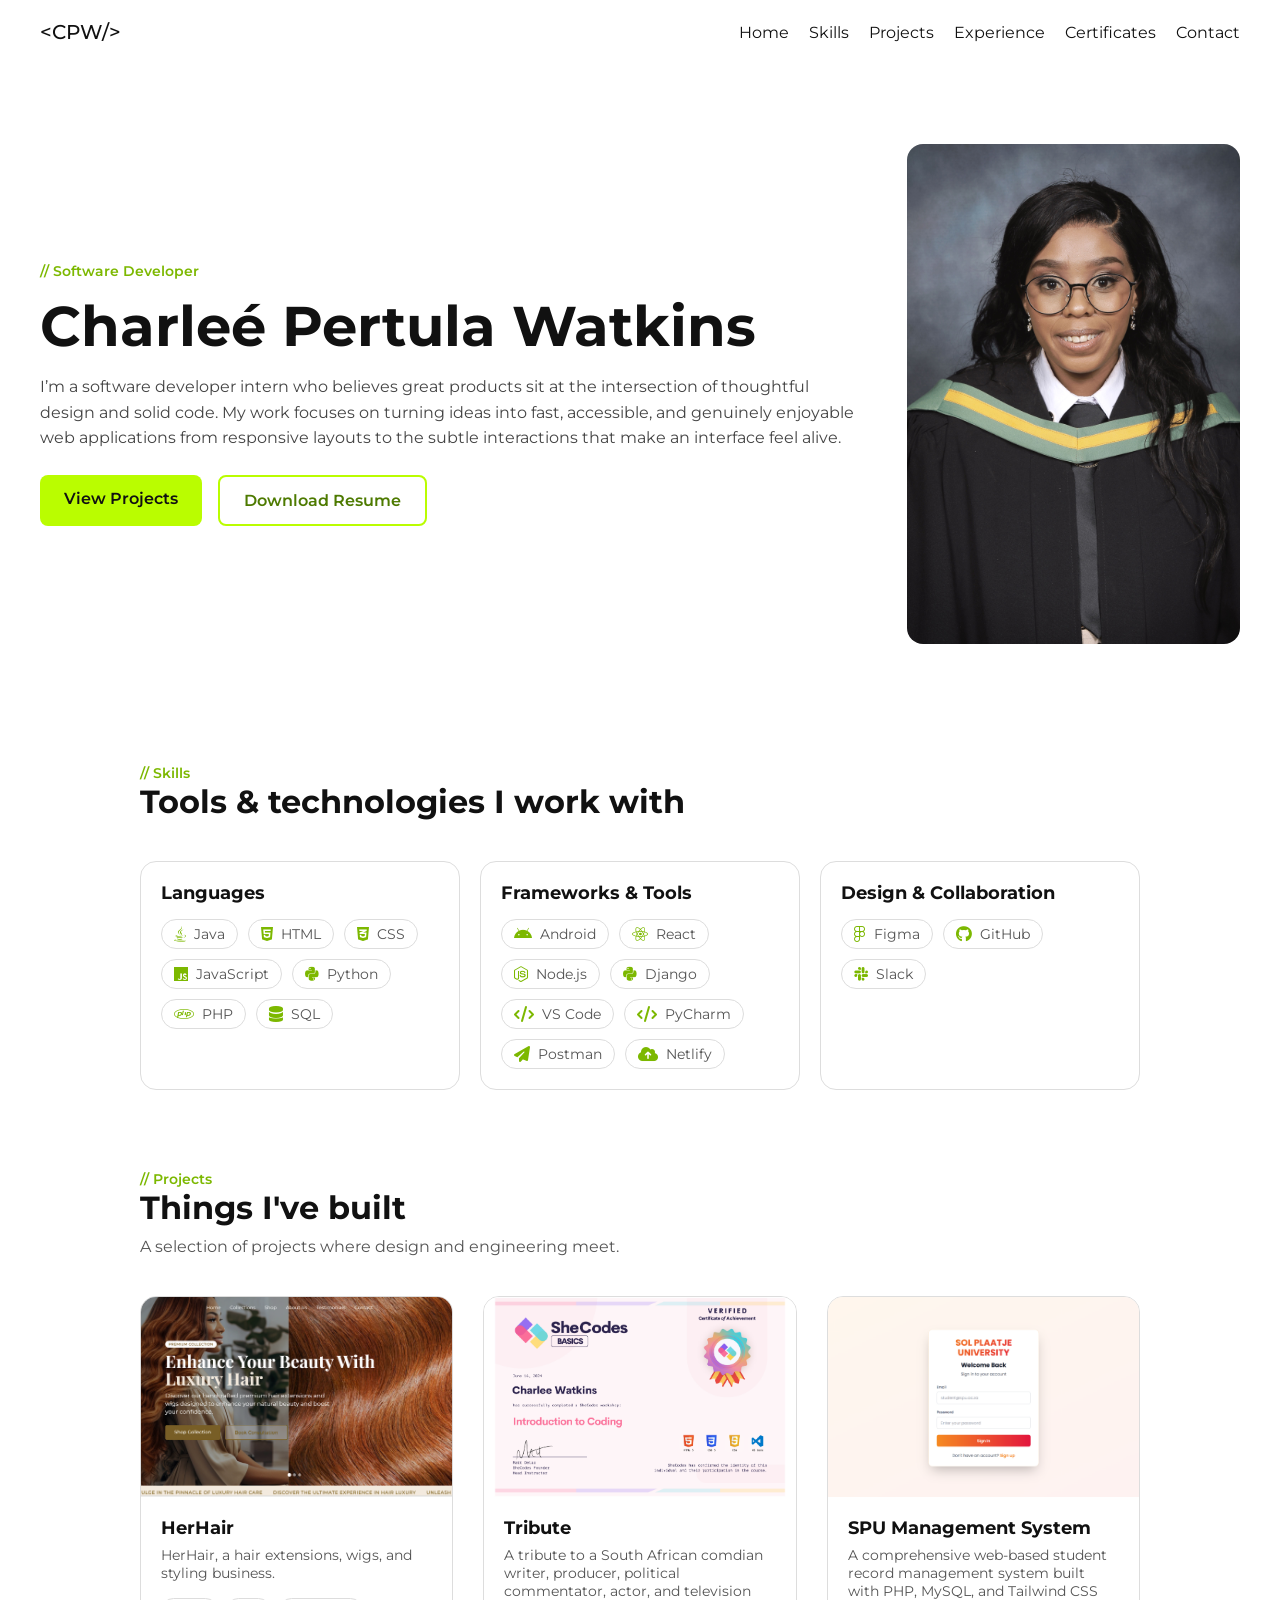
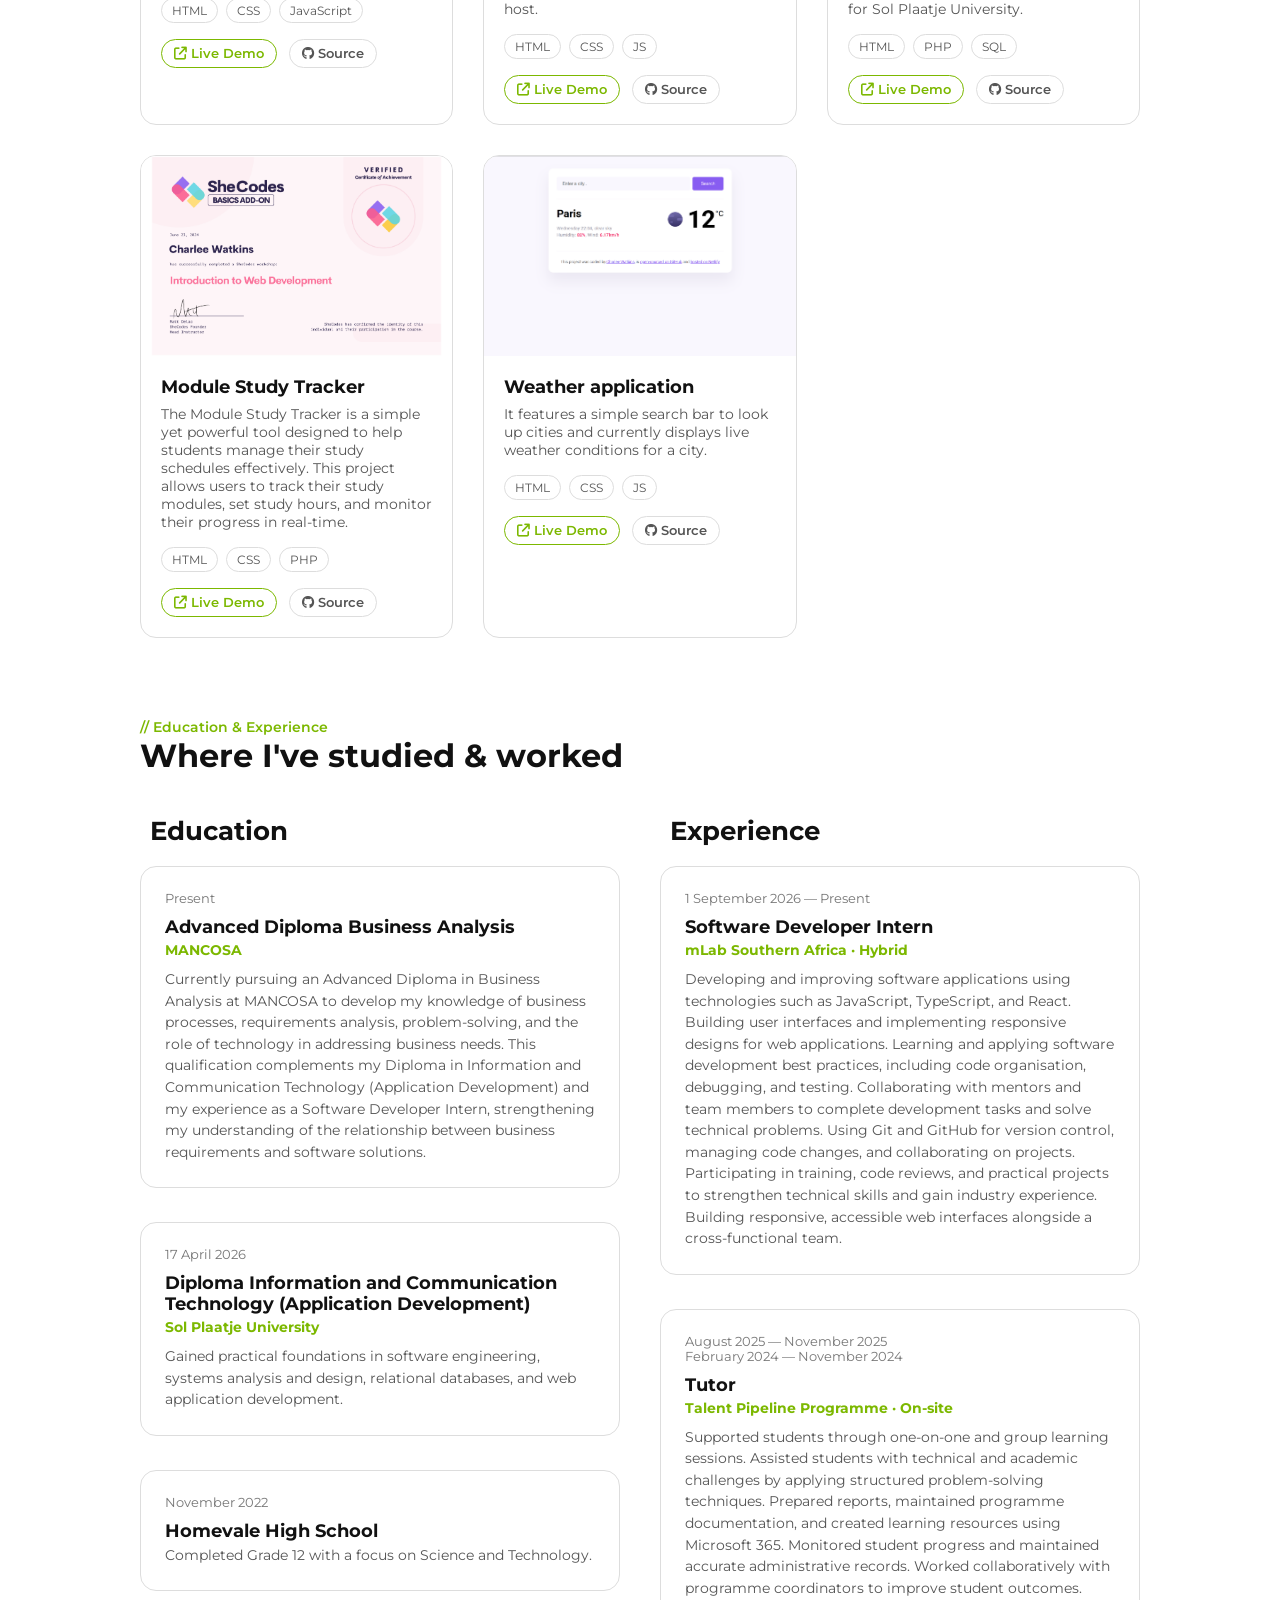
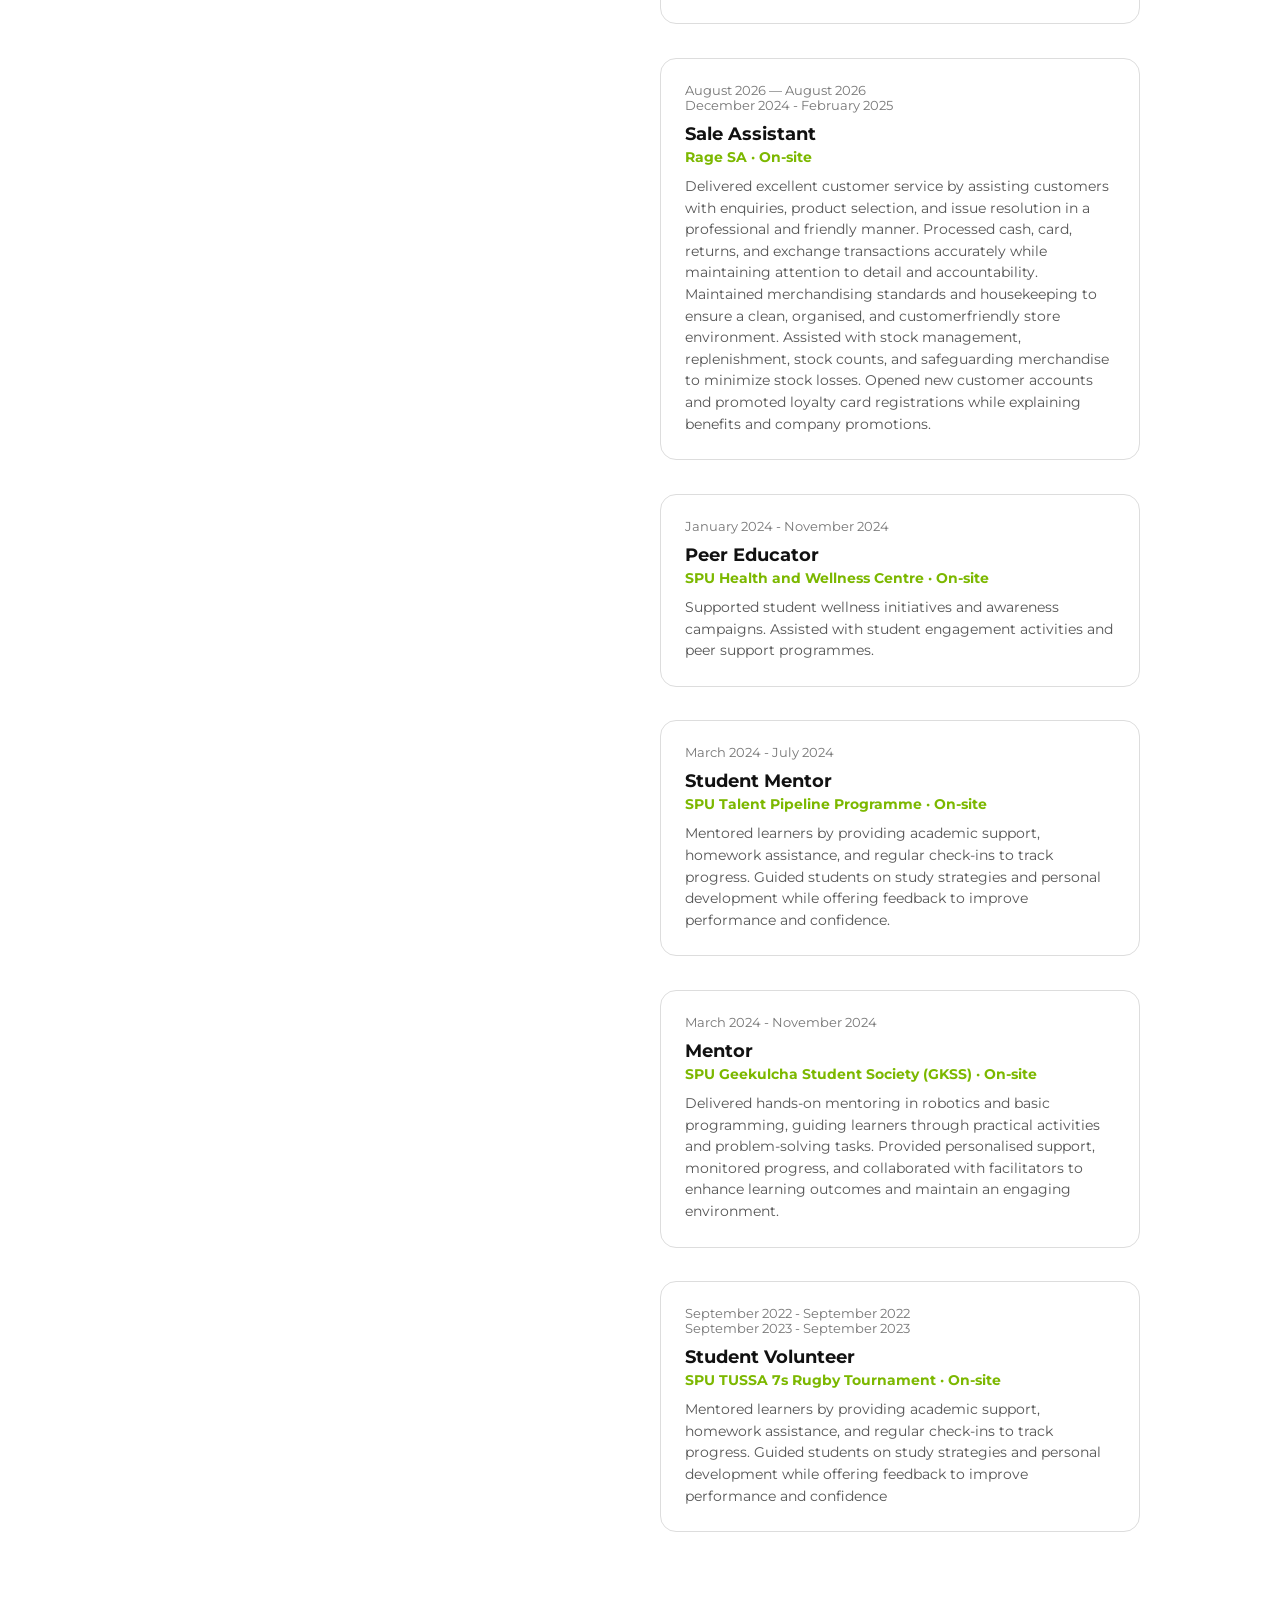
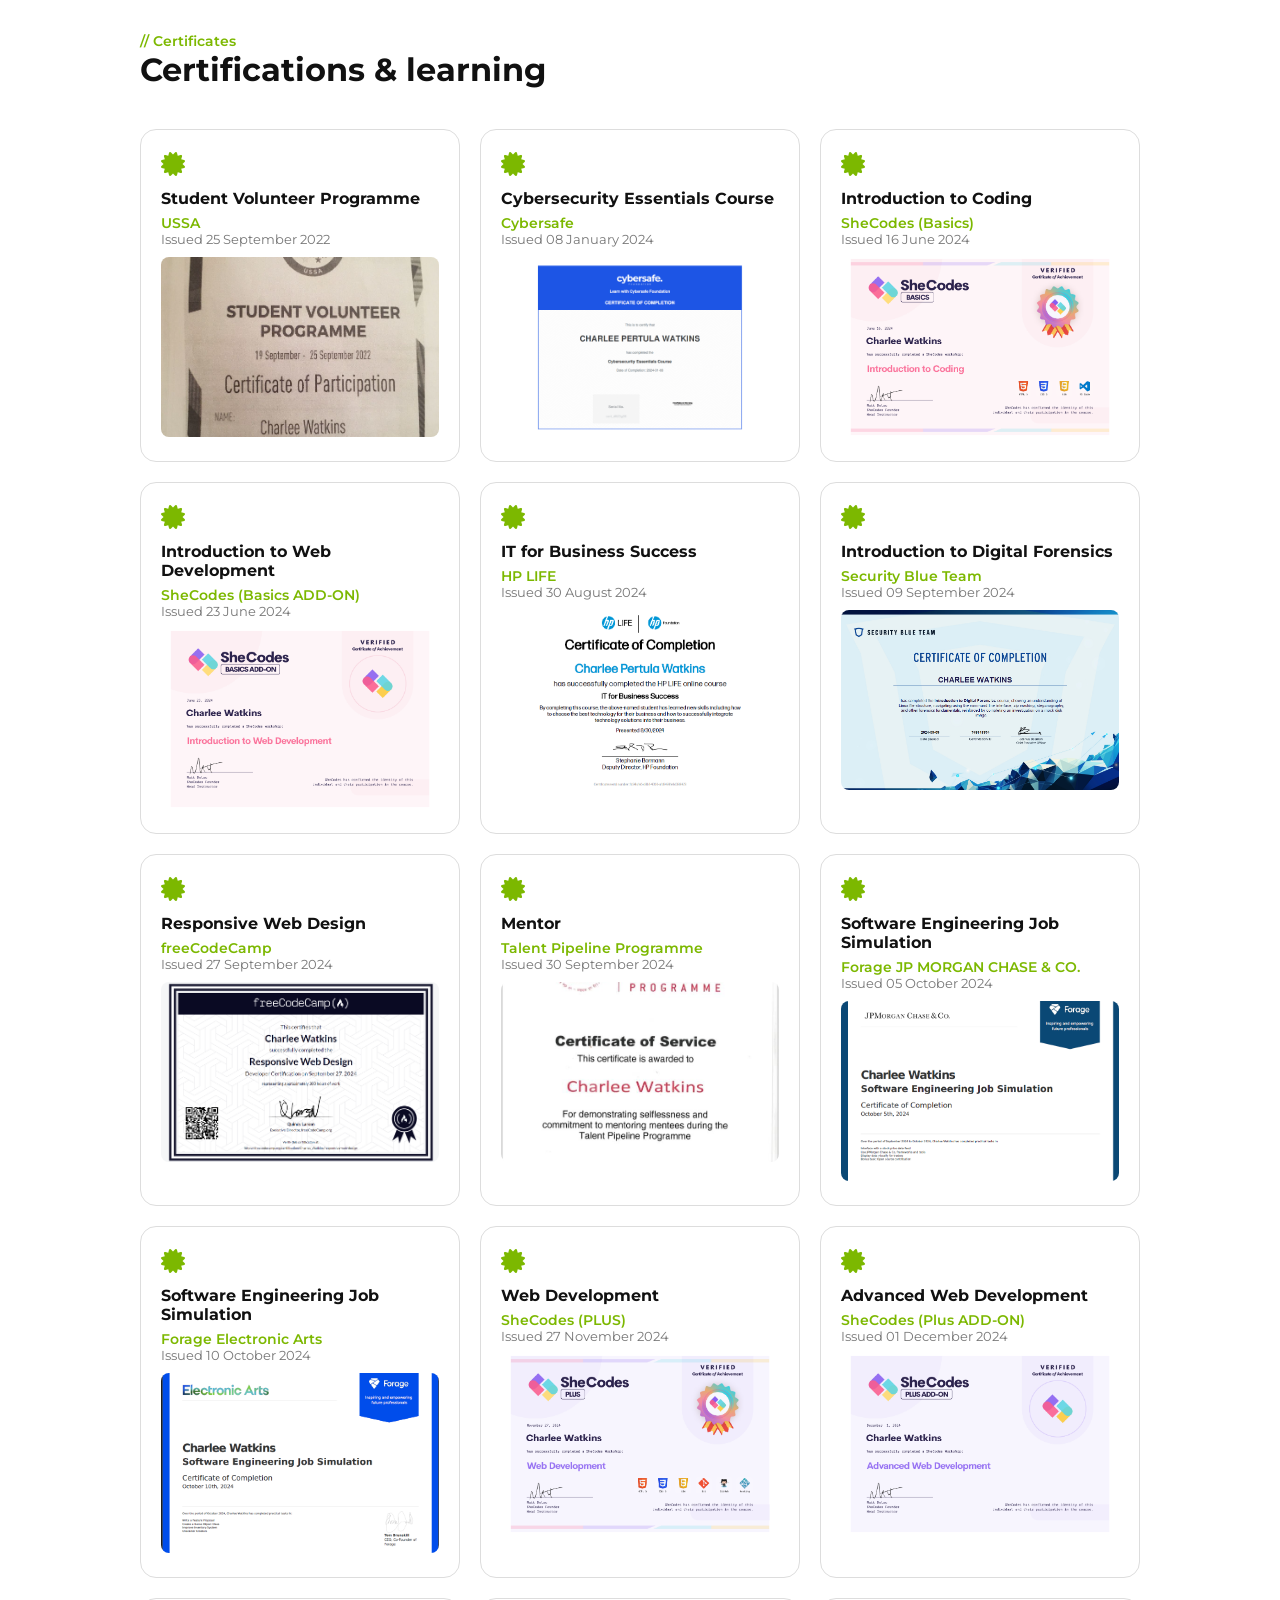
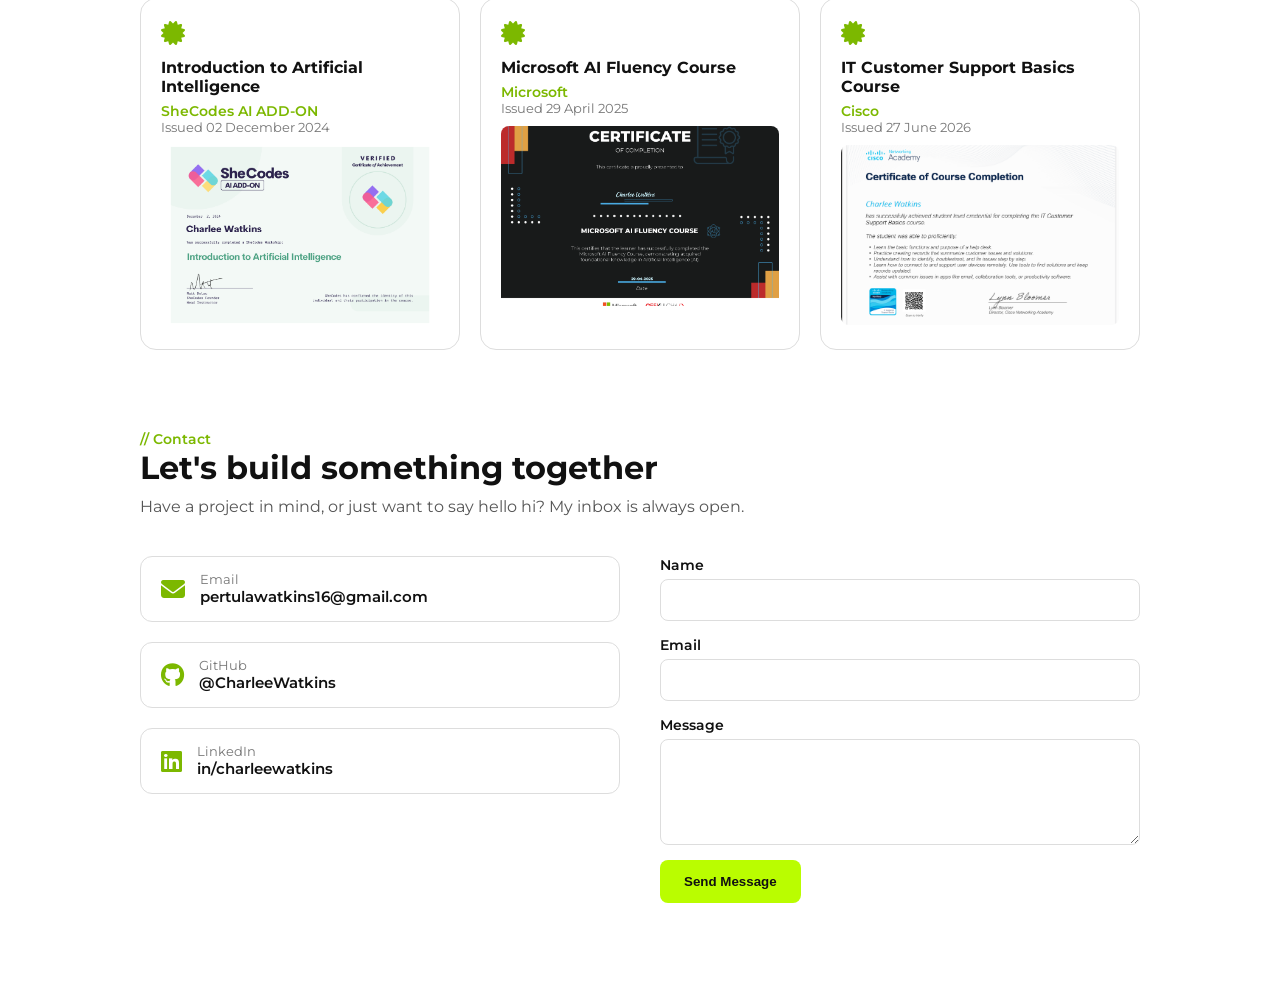
==== index.html @ c0546cf5 "second commit" ====
<!doctype html>
<html lang="en">
  <head>
    <meta charset="UTF-8" />
    <meta name="viewport" content="width=device-width, initial-scale=1.0" />
    <title>Charlee Watkins Portfolio</title>
    <link rel="stylesheet" href="/style.css" />
    <link rel="preconnect" href="https://fonts.googleapis.com" />
    <link rel="preconnect" href="https://fonts.gstatic.com" crossorigin />
    <link
      href="https://fonts.googleapis.com/css2?family=Montserrat:ital,wght@0,100..900;1,100..900&display=swap"
      rel="stylesheet"
    />
    <link
      rel="stylesheet"
      href="https://cdnjs.cloudflare.com/ajax/libs/font-awesome/6.5.2/css/all.min.css"
    />

    <link
      href="https://cdn.boxicons.com/3.0.8/fonts/basic/boxicons.min.css"
      rel="stylesheet"
    />
    <link
      href="https://cdn.boxicons.com/3.0.8/fonts/filled/boxicons-filled.min.css"
      rel="stylesheet"
    />
    <link
      href="https://cdn.boxicons.com/3.0.8/fonts/brands/boxicons-brands.min.css"
      rel="stylesheet"
    />
  </head>
  <body>
    <header class="nav">
      <div class="nav-container">
        <div class="logo-container">
          <a href="#home">
            <span class="logo_less_than">&#60;</span>CPW<span
              class="logo_greater_than"
              >/&#62;</span
            >
          </a>
        </div>

        <nav>
          <ul>
            <li><a href="#home">Home</a></li>
            <li><a href="#skills">Skills</a></li>
            <li><a href="#projects">Projects</a></li>
            <li><a href="#experience">Experience</a></li>
            <li><a href="#certificates">Certificates</a></li>
            <li><a href="#contact">Contact</a></li>
          </ul>
        </nav>
      </div>
    </header>

    <main class="main-section">
      <section class="hero" id="home">
        <div class="hero_user">
          <div class="hero_text">
            <p class="title">// Software Developer</p>
            <h1 class="hero_name">Charleé&nbsp;Pertula&nbsp;Watkins</h1>
            <p class="hero_description">
              I’m a software developer intern who believes great products sit at
              the intersection of thoughtful design and solid code. My work
              focuses on turning ideas into fast, accessible, and genuinely
              enjoyable web applications from responsive layouts to the subtle
              interactions that make an interface feel alive.
            </p>

            <div class="hero_action">
              <a href="#projects" class="btn_view_projects">
                <span>View Projects</span>
              </a>
              <a href="#" class="btn_cv">
                <span>Download Resume</span>
              </a>
            </div>
          </div>

          <img src="/assets/profile.jpg" alt="Charlee Watkins" class="image" />
        </div>
      </section>
      <section class="skills-section" id="skills">
        <div class="section-container">
          <div class="section-header">
            <p class="title">// Skills</p>
            <h2 class="section-title">Tools &amp; technologies I work with</h2>
          </div>

          <div class="skills-grid">
            <article class="skill-card">
              <h3>Languages</h3>
              <ul class="skill-tags">
                <li><i class="fa-brands fa-java"></i> Java</li>
                <li><i class="fa-brands fa-html5"></i> HTML</li>
                <li><i class="fa-brands fa-css3-alt"></i> CSS</li>
                <li><i class="fa-brands fa-js"></i> JavaScript</li>
                <li><i class="fa-brands fa-python"></i> Python</li>
                <li><i class="fa-brands fa-php"></i> PHP</li>
                <li><i class="fa-solid fa-database"></i> SQL</li>
              </ul>
            </article>

            <article class="skill-card">
              <h3>Frameworks &amp; Tools</h3>
              <ul class="skill-tags">
                <li><i class="fa-brands fa-android"></i> Android</li>
                <li><i class="fa-brands fa-react"></i> React</li>
                <li><i class="fa-brands fa-node-js"></i> Node.js</li>
                <li><i class="fa-brands fa-python"></i> Django</li>
                <li><i class="fa-solid fa-code"></i> VS Code</li>
                <li><i class="fa-solid fa-code"></i> PyCharm</li>
                <li><i class="fa-solid fa-paper-plane"></i> Postman</li>
                <li><i class="fa-solid fa-cloud-arrow-up"></i> Netlify</li>
              </ul>
            </article>

            <article class="skill-card">
              <h3>Design &amp; Collaboration</h3>
              <ul class="skill-tags">
                <li><i class="fa-brands fa-figma"></i> Figma</li>
                <li><i class="fa-brands fa-github"></i> GitHub</li>
                <li><i class="fa-brands fa-slack"></i> Slack</li>
              </ul>
            </article>
          </div>
        </div>
      </section>

      <section class="project-section" id="projects">
        <div class="section-container">
          <div class="section-header">
            <p class="title">// Projects</p>
            <h2 class="section-title">Things I've built</h2>
            <p class="section-subtitle">
              A selection of projects where design and engineering meet.
            </p>
          </div>

          <div class="projects-grid">
            <article class="project-card">
              <div class="project-image">
                <img
                  src="/assets/herhair.png"
                  alt="Screenshot of Portfolio Website project"
                />
              </div>
              <div class="project-content">
                <h3>HerHair</h3>
                <p>HerHair, a hair extensions, wigs, and styling business.</p>
                <ul class="project-tags">
                  <li>HTML</li>
                  <li>CSS</li>
                  <li>JavaScript</li>
                </ul>
                <div class="project-links">
                  <a
                    href="https://herhair.netlify.app/"
                    class="project-link"
                    aria-label="View live demo"
                  >
                    <i
                      class="fa-solid fa-arrow-up-right-from-square"
                      aria-hidden="true"
                    ></i>
                    Live Demo
                  </a>
                  <a
                    href="#"
                    class="project-link"
                    aria-label="View source code"
                  >
                    <i class="fa-brands fa-github" aria-hidden="true"></i>
                    Source
                  </a>
                </div>
              </div>
            </article>

            <article class="project-card">
              <div class="project-image">
                <img
                  src="/assets/Charlee Watkins Introduction to Coding.png"
                  alt="Screenshot of Task Manager App project"
                />
              </div>
              <div class="project-content">
                <h3>Tribute</h3>
                <p>
                  A tribute to a South African comdian writer, producer,
                  political commentator, actor, and television host.
                </p>
                <ul class="project-tags">
                  <li>HTML</li>
                  <li>CSS</li>
                  <li>JS</li>
                </ul>
                <div class="project-links">
                  <a href="#" class="project-link" aria-label="View live demo">
                    <i
                      class="fa-solid fa-arrow-up-right-from-square"
                      aria-hidden="true"
                    ></i>
                    Live Demo
                  </a>
                  <a
                    href="#"
                    class="project-link"
                    aria-label="View source code"
                  >
                    <i class="fa-brands fa-github" aria-hidden="true"></i>
                    Source
                  </a>
                </div>
              </div>
            </article>

            <article class="project-card">
              <div class="project-image">
                <img src="/assets/spu.png" alt="Management" />
              </div>
              <div class="project-content">
                <h3>SPU Management System</h3>
                <p>
                  A comprehensive web-based student record management system
                  built with PHP, MySQL, and Tailwind CSS for Sol Plaatje
                  University.
                </p>
                <ul class="project-tags">
                  <li>HTML</li>
                  <li>PHP</li>
                  <li>SQL</li>
                </ul>
                <div class="project-links">
                  <a href="#" class="project-link" aria-label="View live demo">
                    <i
                      class="fa-solid fa-arrow-up-right-from-square"
                      aria-hidden="true"
                    ></i>
                    Live Demo
                  </a>
                  <a
                    href="https://github.com/CharleeWatkins/spumanagementsystem.git"
                    class="project-link"
                    aria-label="View source code"
                  >
                    <i class="fa-brands fa-github" aria-hidden="true"></i>
                    Source
                  </a>
                </div>
              </div>
            </article>
            <article class="project-card">
              <div class="project-image">
                <img
                  src="/assets/Charlee Watkins Introduction Web Development.png"
                  alt="Module tracker"
                />
              </div>
              <div class="project-content">
                <h3>Module Study Tracker</h3>
                <p>
                  The Module Study Tracker is a simple yet powerful tool
                  designed to help students manage their study schedules
                  effectively. This project allows users to track their study
                  modules, set study hours, and monitor their progress in
                  real-time.
                </p>
                <ul class="project-tags">
                  <li>HTML</li>
                  <li>CSS</li>
                  <li>PHP</li>
                </ul>
                <div class="project-links">
                  <a href="#" class="project-link" aria-label="View live demo">
                    <i
                      class="fa-solid fa-arrow-up-right-from-square"
                      aria-hidden="true"
                    ></i>
                    Live Demo
                  </a>
                  <a
                    href="#"
                    class="project-link"
                    aria-label="View source code"
                  >
                    <i class="fa-brands fa-github" aria-hidden="true"></i>
                    Source
                  </a>
                </div>
              </div>
            </article>

            <article class="project-card">
              <div class="project-image">
                <img
                  src="/assets/Screenshot 2026-11-18 220737.png"
                  alt="Screenshot of Weather Dashboard project"
                />
              </div>
              <div class="project-content">
                <h3>Weather application</h3>
                <p>
                  It features a simple search bar to look up cities and
                  currently displays live weather conditions for a city.
                </p>
                <ul class="project-tags">
                  <li>HTML</li>
                  <li>CSS</li>
                  <li>JS</li>
                </ul>
                <div class="project-links">
                  <a
                    href="https://heroic-pudding-81ddb9.netlify.app/"
                    class="project-link"
                    aria-label="View live demo"
                  >
                    <i
                      class="fa-solid fa-arrow-up-right-from-square"
                      aria-hidden="true"
                    ></i>
                    Live Demo
                  </a>
                  <a
                    href="https://github.com/CharleeWatkins/Weather.git"
                    class="project-link"
                    aria-label="View source code"
                  >
                    <i class="fa-brands fa-github" aria-hidden="true"></i>
                    Source
                  </a>
                </div>
              </div>
            </article>
          </div>
        </div>
      </section>

      <div class="timelinewrapper" id="experience">
        <div class="section-header">
          <p class="title">// Education & Experience</p>
          <h2 class="section-title">Where I've studied & worked</h2>
        </div>

        <div class="timeline-row">
          <div class="timeline-col">
            <h2 class="heading"><i class="bx bx-education"></i> Education</h2>

            <div class="timeline-box">
              <div class="content-box">
                <div class="date">
                  <div><i class="bx bx-calendar"></i> Present</div>
                </div>
                <h3>Advanced Diploma Business Analysis</h3>
                <h4>MANCOSA</h4>
                <p>
                  Currently pursuing an Advanced Diploma in Business Analysis at
                  MANCOSA to develop my knowledge of business processes,
                  requirements analysis, problem-solving, and the role of
                  technology in addressing business needs. This qualification
                  complements my Diploma in Information and Communication
                  Technology (Application Development) and my experience as a
                  Software Developer Intern, strengthening my understanding of
                  the relationship between business requirements and software
                  solutions.
                </p>
              </div>

              <div class="content-box">
                <div class="date">
                  <div><i class="bx bx-calendar"></i>17 April 2026</div>
                </div>
                <h3>
                  Diploma Information and Communication Technology (Application
                  Development)
                </h3>
                <h4>Sol Plaatje University</h4>
                <p>
                  Gained practical foundations in software engineering, systems
                  analysis and design, relational databases, and web application
                  development.
                </p>
              </div>

              <div class="content-box">
                <div class="date">
                  <div><i class="bx bx-calendar"></i>November 2022</div>
                </div>
                <h3>Homevale High School</h3>
                <p>
                  Completed Grade 12 with a focus on Science and Technology.
                </p>
              </div>
            </div>
          </div>

          <div class="timeline-col">
            <h2 class="heading"><i class="bx bx-briefcase"></i> Experience</h2>

            <div class="timeline-box">
              <div class="content-box">
                <div class="date">
                  <div>
                    <i class="bx bx-calendar"></i>1 September 2026 — Present
                  </div>
                </div>
                <h3>Software Developer Intern</h3>
                <h4>mLab Southern Africa · Hybrid</h4>
                <p>
                  Developing and improving software applications using
                  technologies such as JavaScript, TypeScript, and React.
                  Building user interfaces and implementing responsive designs
                  for web applications. Learning and applying software
                  development best practices, including code organisation,
                  debugging, and testing. Collaborating with mentors and team
                  members to complete development tasks and solve technical
                  problems. Using Git and GitHub for version control, managing
                  code changes, and collaborating on projects. Participating in
                  training, code reviews, and practical projects to strengthen
                  technical skills and gain industry experience. Building
                  responsive, accessible web interfaces alongside a
                  cross-functional team.
                </p>
              </div>

              <div class="content-box">
                <div class="date">
                  <div>
                    <i class="bx bx-calendar"></i>August 2025 — November 2025
                  </div>
                  <div>
                    <i class="bx bx-calendar"></i>February 2024 — November 2024
                  </div>
                </div>
                <h3>Tutor</h3>
                <h4>Talent Pipeline Programme · On-site</h4>
                <p>
                  Supported students through one-on-one and group learning
                  sessions. Assisted students with technical and academic
                  challenges by applying structured problem-solving techniques.
                  Prepared reports, maintained programme documentation, and
                  created learning resources using Microsoft 365. Monitored
                  student progress and maintained accurate administrative
                  records. Worked collaboratively with programme coordinators to
                  improve student outcomes.
                </p>
              </div>

              <div class="content-box">
                <div class="date">
                  <div>
                    <i class="bx bx-calendar"></i>August 2026 — August 2026
                  </div>
                  <div>
                    <i class="bx bx-calendar"></i>December 2024 - February 2025
                  </div>
                </div>
                <h3>Sale Assistant</h3>
                <h4>Rage SA · On-site</h4>
                <p>
                  Delivered excellent customer service by assisting customers
                  with enquiries, product selection, and issue resolution in a
                  professional and friendly manner. Processed cash, card,
                  returns, and exchange transactions accurately while
                  maintaining attention to detail and accountability. Maintained
                  merchandising standards and housekeeping to ensure a clean,
                  organised, and customerfriendly store environment. Assisted
                  with stock management, replenishment, stock counts, and
                  safeguarding merchandise to minimize stock losses. Opened new
                  customer accounts and promoted loyalty card registrations
                  while explaining benefits and company promotions.
                </p>
              </div>

              <div class="content-box">
                <div class="date">
                  <div>
                    <i class="bx bx-calendar"></i>January 2024 - November 2024
                  </div>
                </div>
                <h3>Peer Educator</h3>
                <h4>SPU Health and Wellness Centre · On-site</h4>
                <p>
                  Supported student wellness initiatives and awareness
                  campaigns. Assisted with student engagement activities and
                  peer support programmes.
                </p>
              </div>

              <div class="content-box">
                <div class="date">
                  <div>
                    <i class="bx bx-calendar"></i>March 2024 - July 2024
                  </div>
                </div>
                <h3>Student Mentor</h3>
                <h4>SPU Talent Pipeline Programme · On-site</h4>
                <p>
                  Mentored learners by providing academic support, homework
                  assistance, and regular check-ins to track progress. Guided
                  students on study strategies and personal development while
                  offering feedback to improve performance and confidence.
                </p>
              </div>

              <div class="content-box">
                <div class="date">
                  <div>
                    <i class="bx bx-calendar"></i>March 2024 - November 2024
                  </div>
                </div>
                <h3>Mentor</h3>
                <h4>SPU Geekulcha Student Society (GKSS) · On-site</h4>
                <p>
                  Delivered hands-on mentoring in robotics and basic
                  programming, guiding learners through practical activities and
                  problem-solving tasks. Provided personalised support,
                  monitored progress, and collaborated with facilitators to
                  enhance learning outcomes and maintain an engaging
                  environment.
                </p>
              </div>

              <div class="content-box">
                <div class="date">
                  <div>
                    <i class="bx bx-calendar"></i>September 2022 - September
                    2022
                  </div>
                  <div>
                    <i class="bx bx-calendar"></i>September 2023 - September
                    2023
                  </div>
                </div>
                <h3>Student Volunteer</h3>
                <h4>SPU TUSSA 7s Rugby Tournament · On-site</h4>
                <p>
                  Mentored learners by providing academic support, homework
                  assistance, and regular check-ins to track progress. Guided
                  students on study strategies and personal development while
                  offering feedback to improve performance and confidence
                </p>
              </div>
            </div>
          </div>
        </div>
      </div>

      <section class="certificates-section" id="certificates">
        <div class="section-container">
          <div class="section-header">
            <p class="title">// Certificates</p>
            <h2 class="section-title">Certifications &amp; learning</h2>
          </div>

          <div class="certificates-grid">
            <article class="certificate-card">
              <div class="certificate-icon">
                <i class="fa-solid fa-certificate" aria-hidden="true"></i>
              </div>
              <div class="certificate-content">
                <h3>Student Volunteer Programme</h3>
                <p class="certificate-issuer">USSA</p>
                <p class="certificate-date">Issued 25 September 2022</p>
                <img
                  src="/assets/student volunteer.png"
                  width="260px"
                  height="250px"
                />
              </div>
            </article>

            <article class="certificate-card">
              <div class="certificate-icon">
                <i class="fa-solid fa-certificate" aria-hidden="true"></i>
              </div>
              <div class="certificate-content">
                <h3>Cybersecurity Essentials Course</h3>
                <p class="certificate-issuer">Cybersafe</p>
                <p class="certificate-date">Issued 08 January 2024</p>
                <img
                  src="/assets/cybersecurity essentials course.png"
                  width="260px"
                  height="250px"
                />
              </div>
            </article>

            <article class="certificate-card">
              <div class="certificate-icon">
                <i class="fa-solid fa-certificate" aria-hidden="true"></i>
              </div>
              <div class="certificate-content">
                <h3>Introduction to Coding</h3>
                <p class="certificate-issuer">SheCodes (Basics)</p>
                <p class="certificate-date">Issued 16 June 2024</p>
                <img
                  src="/assets/Charlee Watkins Introduction to Coding.png"
                  width="260px"
                  height="250px"
                />
              </div>
            </article>

            <article class="certificate-card">
              <div class="certificate-icon">
                <i class="fa-solid fa-certificate" aria-hidden="true"></i>
              </div>
              <div class="certificate-content">
                <h3>Introduction to Web Development</h3>
                <p class="certificate-issuer">SheCodes (Basics ADD-ON)</p>
                <p class="certificate-date">Issued 23 June 2024</p>
                <img
                  src="/assets/Charlee Watkins Introduction Web Development.png"
                  width="260px"
                  height="250px"
                />
              </div>
            </article>

            <article class="certificate-card">
              <div class="certificate-icon">
                <i class="fa-solid fa-certificate" aria-hidden="true"></i>
              </div>
              <div class="certificate-content">
                <h3>IT for Business Success</h3>
                <p class="certificate-issuer">HP LIFE</p>
                <p class="certificate-date">Issued 30 August 2024</p>
                <img
                  src="/assets/it for business success.png"
                  width="260px"
                  height="250px"
                />
              </div>
            </article>

            <article class="certificate-card">
              <div class="certificate-icon">
                <i class="fa-solid fa-certificate" aria-hidden="true"></i>
              </div>
              <div class="certificate-content">
                <h3>Introduction to Digital Forensics</h3>
                <p class="certificate-issuer">Security Blue Team</p>
                <p class="certificate-date">Issued 09 September 2024</p>
                <img
                  src="/assets/Digital forensics.png"
                  width="260px"
                  height="250px"
                />
              </div>
            </article>

            <article class="certificate-card">
              <div class="certificate-icon">
                <i class="fa-solid fa-certificate" aria-hidden="true"></i>
              </div>
              <div class="certificate-content">
                <h3>Responsive Web Design</h3>
                <p class="certificate-issuer">freeCodeCamp</p>
                <p class="certificate-date">Issued 27 September 2024</p>
                <img
                  src="/assets/Responsive Web Design.png"
                  width="260px"
                  height="250px"
                />
              </div>
            </article>
            <article class="certificate-card">
              <div class="certificate-icon">
                <i class="fa-solid fa-certificate" aria-hidden="true"></i>
              </div>
              <div class="certificate-content">
                <h3>Mentor</h3>
                <p class="certificate-issuer">Talent Pipeline Programme</p>
                <p class="certificate-date">Issued 30 September 2024</p>
                <img
                  src="/assets/1732284808596.jpg"
                  width="260px"
                  height="250px"
                />
              </div>
            </article>

            <article class="certificate-card">
              <div class="certificate-icon">
                <i class="fa-solid fa-certificate" aria-hidden="true"></i>
              </div>
              <div class="certificate-content">
                <h3>Software Engineering Job Simulation</h3>
                <p class="certificate-issuer">Forage JP MORGAN CHASE & CO.</p>
                <p class="certificate-date">Issued 05 October 2024</p>
                <img
                  src="/assets/ForageSEjobsimulation.png"
                  width="260px"
                  height="250px"
                />
              </div>
            </article>

            <article class="certificate-card">
              <div class="certificate-icon">
                <i class="fa-solid fa-certificate" aria-hidden="true"></i>
              </div>
              <div class="certificate-content">
                <h3>Software Engineering Job Simulation</h3>
                <p class="certificate-issuer">Forage Electronic Arts</p>
                <p class="certificate-date">Issued 10 October 2024</p>
                <img src="/assets/SEseJS.png" width="260px" height="250px" />
              </div>
            </article>

            <article class="certificate-card">
              <div class="certificate-icon">
                <i class="fa-solid fa-certificate" aria-hidden="true"></i>
              </div>
              <div class="certificate-content">
                <h3>Web Development</h3>
                <p class="certificate-issuer">SheCodes (PLUS)</p>
                <p class="certificate-date">Issued 27 November 2024</p>
                <img
                  src="/assets/Charlee Watkins Web Development.png"
                  width="260px"
                  height="250px"
                />
              </div>
            </article>

            <article class="certificate-card">
              <div class="certificate-icon">
                <i class="fa-solid fa-certificate" aria-hidden="true"></i>
              </div>
              <div class="certificate-content">
                <h3>Advanced Web Development</h3>
                <p class="certificate-issuer">SheCodes (Plus ADD-ON)</p>
                <p class="certificate-date">Issued 01 December 2024</p>
                <img
                  src="/assets//Charlee Watkins Advance Web Development.png"
                  width="260px"
                  height="250px"
                />
              </div>
            </article>

            <article class="certificate-card">
              <div class="certificate-icon">
                <i class="fa-solid fa-certificate" aria-hidden="true"></i>
              </div>
              <div class="certificate-content">
                <h3>Introduction to Artificial Intelligence</h3>
                <p class="certificate-issuer">SheCodes AI ADD-ON</p>
                <p class="certificate-date">Issued 02 December 2024</p>
                <img
                  src="/assets/Charlee Watkins SheCodes AI.png"
                  width="260px"
                  height="250px"
                />
              </div>
            </article>

            <article class="certificate-card">
              <div class="certificate-icon">
                <i class="fa-solid fa-certificate" aria-hidden="true"></i>
              </div>
              <div class="certificate-content">
                <h3>Microsoft AI Fluency Course</h3>
                <p class="certificate-issuer">Microsoft</p>
                <p class="certificate-date">Issued 29 April 2025</p>
                <img
                  src="/assets/Charlee  - Certificate - MSAISkillsDev Course - 20250429141421.png"
                  width="260px"
                  height="250px"
                />
              </div>
            </article>

            <article class="certificate-card">
              <div class="certificate-icon">
                <i class="fa-solid fa-certificate" aria-hidden="true"></i>
              </div>
              <div class="certificate-content">
                <h3>IT Customer Support Basics Course</h3>
                <p class="certificate-issuer">Cisco</p>
                <p class="certificate-date">Issued 27 June 2026</p>
                <img
                  src="/assets/It customer support.png"
                  width="260px"
                  height="250px"
                />
              </div>
            </article>
          </div>
        </div>
      </section>

      <section class="contact-section" id="contact">
        <div class="section-container">
          <div class="section-header">
            <p class="title">// Contact</p>
            <h2 class="section-title">Let's build something together</h2>
            <p class="section-subtitle">
              Have a project in mind, or just want to say hello hi? My inbox is
              always open.
            </p>
          </div>

          <div class="contact-body">
            <div class="contact-info">
              <a href="mailto:pertulawatkins16@gmail.com" class="contact-item">
                <i class="fa-solid fa-envelope" aria-hidden="true"></i>
                <div>
                  <span class="contact-label">Email</span>
                  <span class="contact-value">pertulawatkins16@gmail.com</span>
                </div>
              </a>

              <a
                href="https://github.com/CharleeWatkins/"
                target="_blank"
                rel="noopener noreferrer"
                class="contact-item"
              >
                <i class="fa-brands fa-github" aria-hidden="true"></i>
                <div>
                  <span class="contact-label">GitHub</span>
                  <span class="contact-value">@CharleeWatkins</span>
                </div>
              </a>

              <a
                href="www.linkedin.com/in/charleé-watkins-2180a62ab"
                target="_blank"
                rel="noopener noreferrer"
                class="contact-item"
              >
                <i class="fa-brands fa-linkedin" aria-hidden="true"></i>
                <div>
                  <span class="contact-label">LinkedIn</span>
                  <span class="contact-value">in/charleewatkins</span>
                </div>
              </a>
            </div>

            <form class="contact-form" action="#" method="post">
              <div class="form-group">
                <label for="contact-name">Name</label>
                <input type="text" id="contact-name" name="name" required />
              </div>

              <div class="form-group">
                <label for="contact-email">Email</label>
                <input type="email" id="contact-email" name="email" required />
              </div>

              <div class="form-group">
                <label for="contact-message">Message</label>
                <textarea
                  id="contact-message"
                  name="message"
                  rows="5"
                  required
                ></textarea>
              </div>

              <button type="submit" class="btn_view_projects">
                <span>Send Message</span>
              </button>
            </form>
          </div>
        </div>
      </section>
    </main>
  </body>
</html>
---- style.css ----
* {
  margin: 0;
  padding: 0;
  box-sizing: border-box;
}

body {
  font-family: "Montserrat", sans-serif;
  color: #111;
  background: #fff;
}

.nav {
  padding: 20px 40px;
  margin-bottom: 40px;
}

.nav-container {
  display: flex;
  justify-content: space-between;
  align-items: center;
}

.logo-container a {
  font-weight: 500;
  font-size: 1.25rem;
  text-decoration: none;
  color: #111;
}

.nav ul {
  display: flex;
  gap: 20px;
  list-style: none;
}

.nav a {
  text-decoration: none;
  color: #111;
}

.nav a:hover {
  color: #7cb800;
}

.hero {
  padding: 40px;
}

.hero_user {
  display: flex;
  align-items: center;
  justify-content: space-between;
  gap: 40px;
}

.hero_text {
  display: flex;
  flex-direction: column;
  gap: 16px;
}

.title {
  font-size: 0.9rem;
  color: #7cb800;
  font-weight: 600;
}

.hero_name {
  font-size: 3.5rem;
  line-height: 1.1;
}

.hero_description {
  line-height: 1.6;
  color: #444;
}

.hero_action {
  display: flex;
  gap: 16px;
  margin-top: 8px;
}

.btn_view_projects,
.btn_cv {
  padding: 14px 24px;
  border-radius: 8px;
  font-weight: 600;
  text-decoration: none;
}

.btn_view_projects {
  background-color: #bafd00;
  color: #111;
}

.btn_view_projects:hover {
  background-color: #9cd400;
}

.btn_cv {
  border: 2px solid #bafd00;
  color: #4d7a00;
}

.btn_cv:hover {
  background-color: rgba(186, 253, 0, 0.15);
}

.image {
  width: 420px;
  height: 500px;
  object-fit: cover;
  border-radius: 16px;
}

.projects-grid {
  display: grid;
  grid-template-columns: repeat(3, 1fr);
  gap: 30px;
  margin-top: 40px;
}

.project-card {
  background: #fff;
  border: 1px solid #ddd;
  border-radius: 16px;
  overflow: hidden;
}

.project-card:hover {
  transform: translateY(-5px);
  border-color: #7cb800;
}

.project-image {
  height: 200px;
  background: #1a1f2e;
}

.project-image img {
  width: 100%;
  height: 100%;
  object-fit: cover;
}

.project-content {
  padding: 20px;
}

.project-content h3 {
  font-size: 1.1rem;
  margin-bottom: 8px;
  color: #111;
}

.project-content p {
  font-size: 0.9rem;
  color: #555;
  margin-bottom: 16px;
}

.project-tags {
  display: flex;
  flex-wrap: wrap;
  gap: 8px;
  list-style: none;
  margin-bottom: 16px;
}

.project-tags li {
  font-size: 0.75rem;
  padding: 4px 10px;
  border-radius: 20px;
  border: 1px solid #ddd;
  color: #555;
}

.project-links {
  display: flex;
  gap: 12px;
}

.project-link {
  font-size: 0.8rem;
  font-weight: 600;
  text-decoration: none;
  color: #555;
  border: 1px solid #ddd;
  padding: 6px 12px;
  border-radius: 20px;
}

.project-link:hover {
  color: #111;
  border-color: #111;
}

.project-link:first-child {
  color: #7cb800;
  border-color: #7cb800;
}

.project-link:first-child:hover {
  background: rgba(124, 184, 0, 0.1);
}

.certificates-grid {
  display: grid;
  grid-template-columns: repeat(3, 1fr);
  gap: 20px;
  margin-top: 40px;
}

.certificate-card {
  border: 1px solid #ddd;
  border-radius: 16px;
  padding: 20px;
  background: #fff;
}

.certificate-icon {
  color: #7cb800;
  font-size: 1.5rem;
  margin-bottom: 10px;
}

.certificate-content h3 {
  font-size: 1rem;
  margin-bottom: 6px;
}

.certificate-issuer {
  color: #7cb800;
  font-size: 0.9rem;
  font-weight: 600;
}

.certificate-date {
  color: #777;
  font-size: 0.8rem;
  margin-bottom: 10px;
}

.certificate-content img {
  width: 100%;
  height: 180px;
  object-fit: cover;
  border-radius: 8px;
}

.timelinewrapper {
  width: 1000px;
  margin: 0 auto;
}

.timeline-row {
  display: grid;
  grid-template-columns: repeat(2, 1fr);
  gap: 40px;
  margin-top: 40px;
}

.timeline-col {
  display: flex;
  flex-direction: column;
}

.heading {
  font-size: 1.6rem;
  margin-bottom: 20px;
  display: flex;
  align-items: center;
  gap: 10px;
}

.heading i {
  font-size: 2rem;
}

.timeline-box {
  display: flex;
  flex-direction: column;
  gap: 0.85rem;
}

.content-box {
  border: 1px solid #ddd;
  border-radius: 16px;
  padding: 24px;
  margin-bottom: 20px;
  background: #fff;
}

.content-box:hover {
  border-color: #7cb800;
}

.content-box h3 {
  font-size: 1.1rem;
  margin-bottom: 4px;
}

.content-box h4 {
  font-size: 0.9rem;
  margin-bottom: 10px;
  color: #7cb800;
}

.content-box .date {
  font-size: 0.8rem;
  color: #777;
  margin-bottom: 10px;
  display: flex;
  flex-direction: column;
  flex: 5px;
}

.content-box p {
  font-size: 0.9rem;
  color: #555;
  line-height: 1.5;
}

.section-container {
  width: 1000px;
  margin: 80px auto;
}

.section-header {
  margin-bottom: 20px;
}

.section-title {
  font-size: 2rem;
  color: #111;
}

.section-subtitle {
  color: #555;
  margin-top: 10px;
}

.skills-grid {
  display: grid;
  grid-template-columns: repeat(3, 1fr);
  gap: 20px;
  margin-top: 40px;
}

.skill-card {
  border: 1px solid #ddd;
  border-radius: 16px;
  padding: 20px;
  background: #fff;
}

.skill-card h3 {
  font-size: 1.1rem;
  margin-bottom: 16px;
  color: #111;
}

.skill-tags {
  display: flex;
  flex-wrap: wrap;
  gap: 10px;
  list-style: none;
  padding: 0;
}

.skill-tags li {
  display: flex;
  align-items: center;
  gap: 8px;
  font-size: 0.85rem;
  padding: 6px 12px;
  border-radius: 20px;
  border: 1px solid #ddd;
  color: #555;
}

.skill-tags i {
  color: #7cb800;
  font-size: 1rem;
}

.contact-body {
  display: flex;
  gap: 40px;
  margin-top: 40px;
}

.contact-info {
  flex: 1;
  display: flex;
  flex-direction: column;
  gap: 20px;
}

.contact-item {
  display: flex;
  align-items: center;
  gap: 15px;
  text-decoration: none;
  color: #111;
  border: 1px solid #ddd;
  padding: 15px 20px;
  border-radius: 12px;
}

.contact-item:hover {
  border-color: #7cb800;
}

.contact-item i {
  font-size: 1.5rem;
  color: #7cb800;
}

.contact-label {
  display: block;
  font-size: 0.8rem;
  color: #777;
}

.contact-value {
  font-weight: 600;
  font-size: 0.95rem;
}

.contact-form {
  flex: 1;
  display: flex;
  flex-direction: column;
  gap: 15px;
}

.form-group {
  display: flex;
  flex-direction: column;
  gap: 5px;
}

.form-group label {
  font-size: 0.9rem;
  font-weight: 600;
}

.form-group input,
.form-group textarea {
  width: 100%;
  padding: 12px;
  border: 1px solid #ddd;
  border-radius: 8px;
  font-family: inherit;
}

.form-group input:focus,
.form-group textarea:focus {
  outline: none;
  border-color: #7cb800;
}

.contact-form button {
  align-self: flex-start;
  border: none;
}
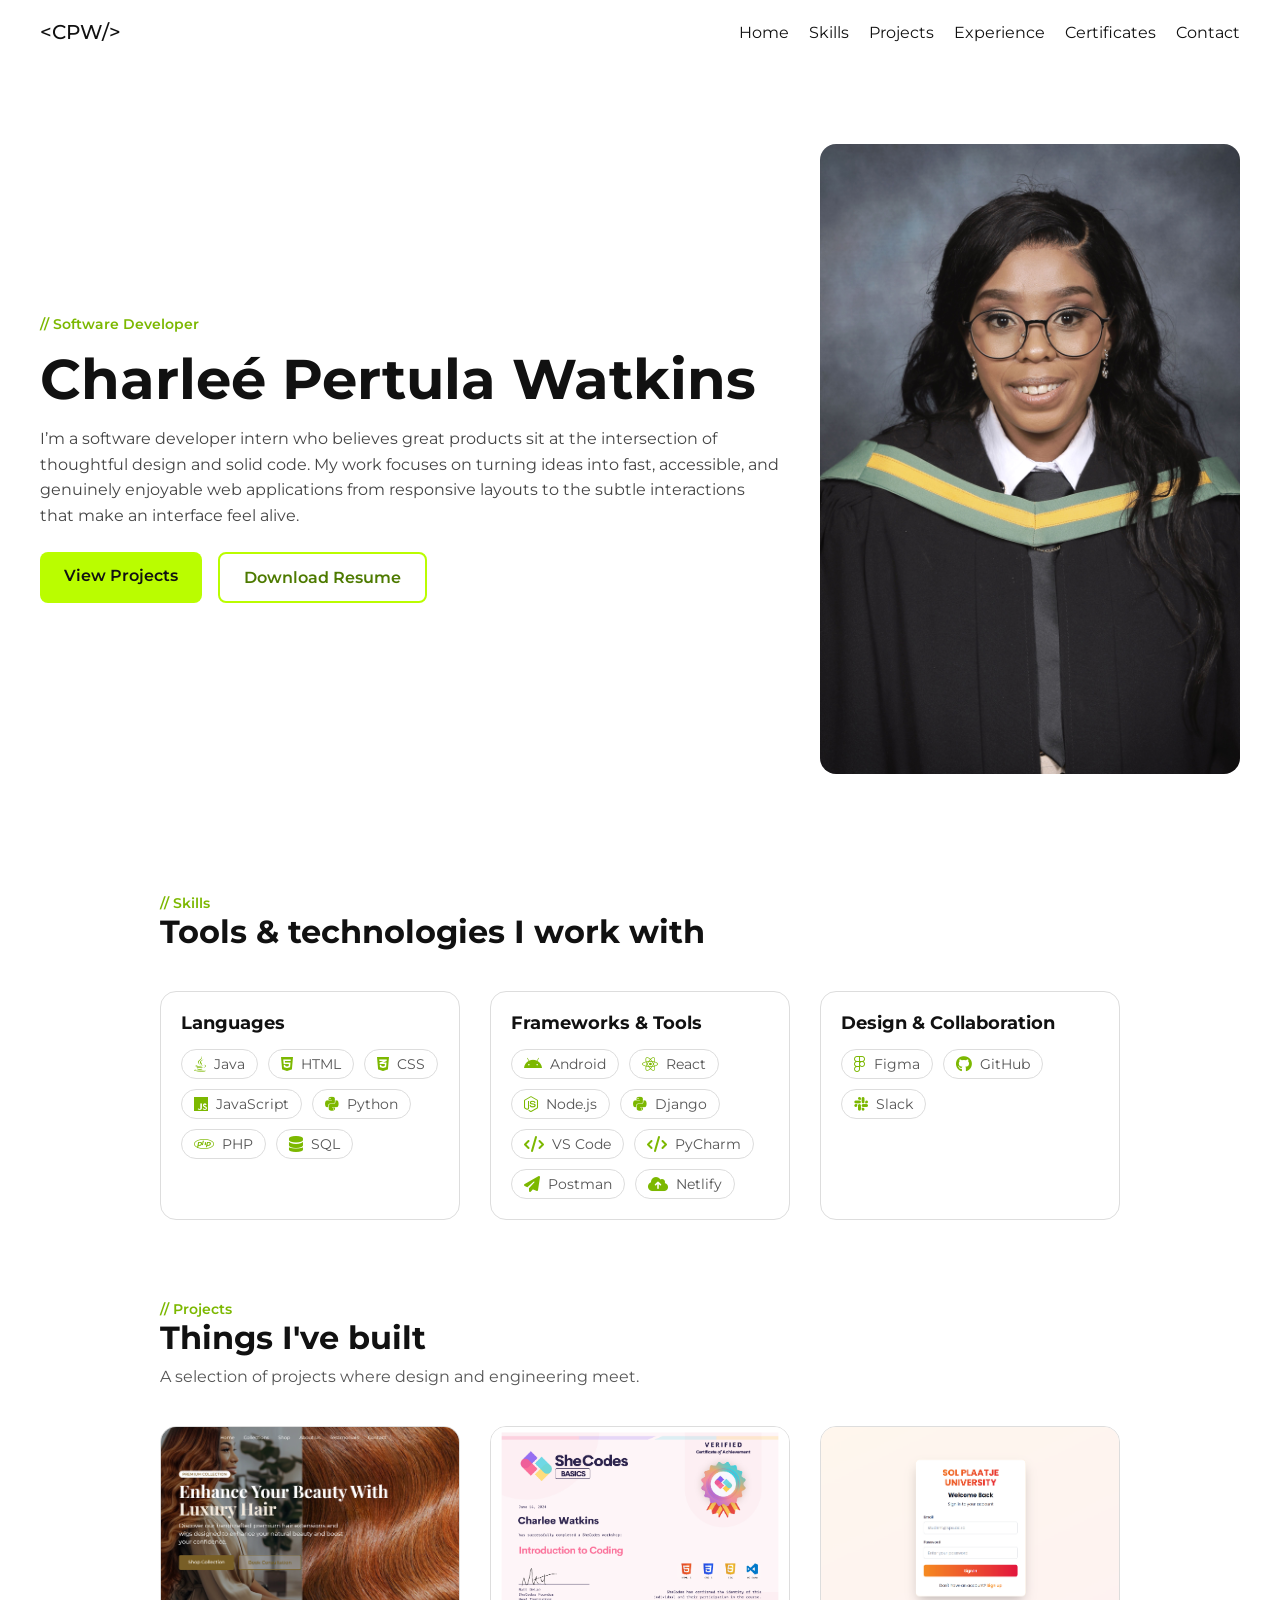
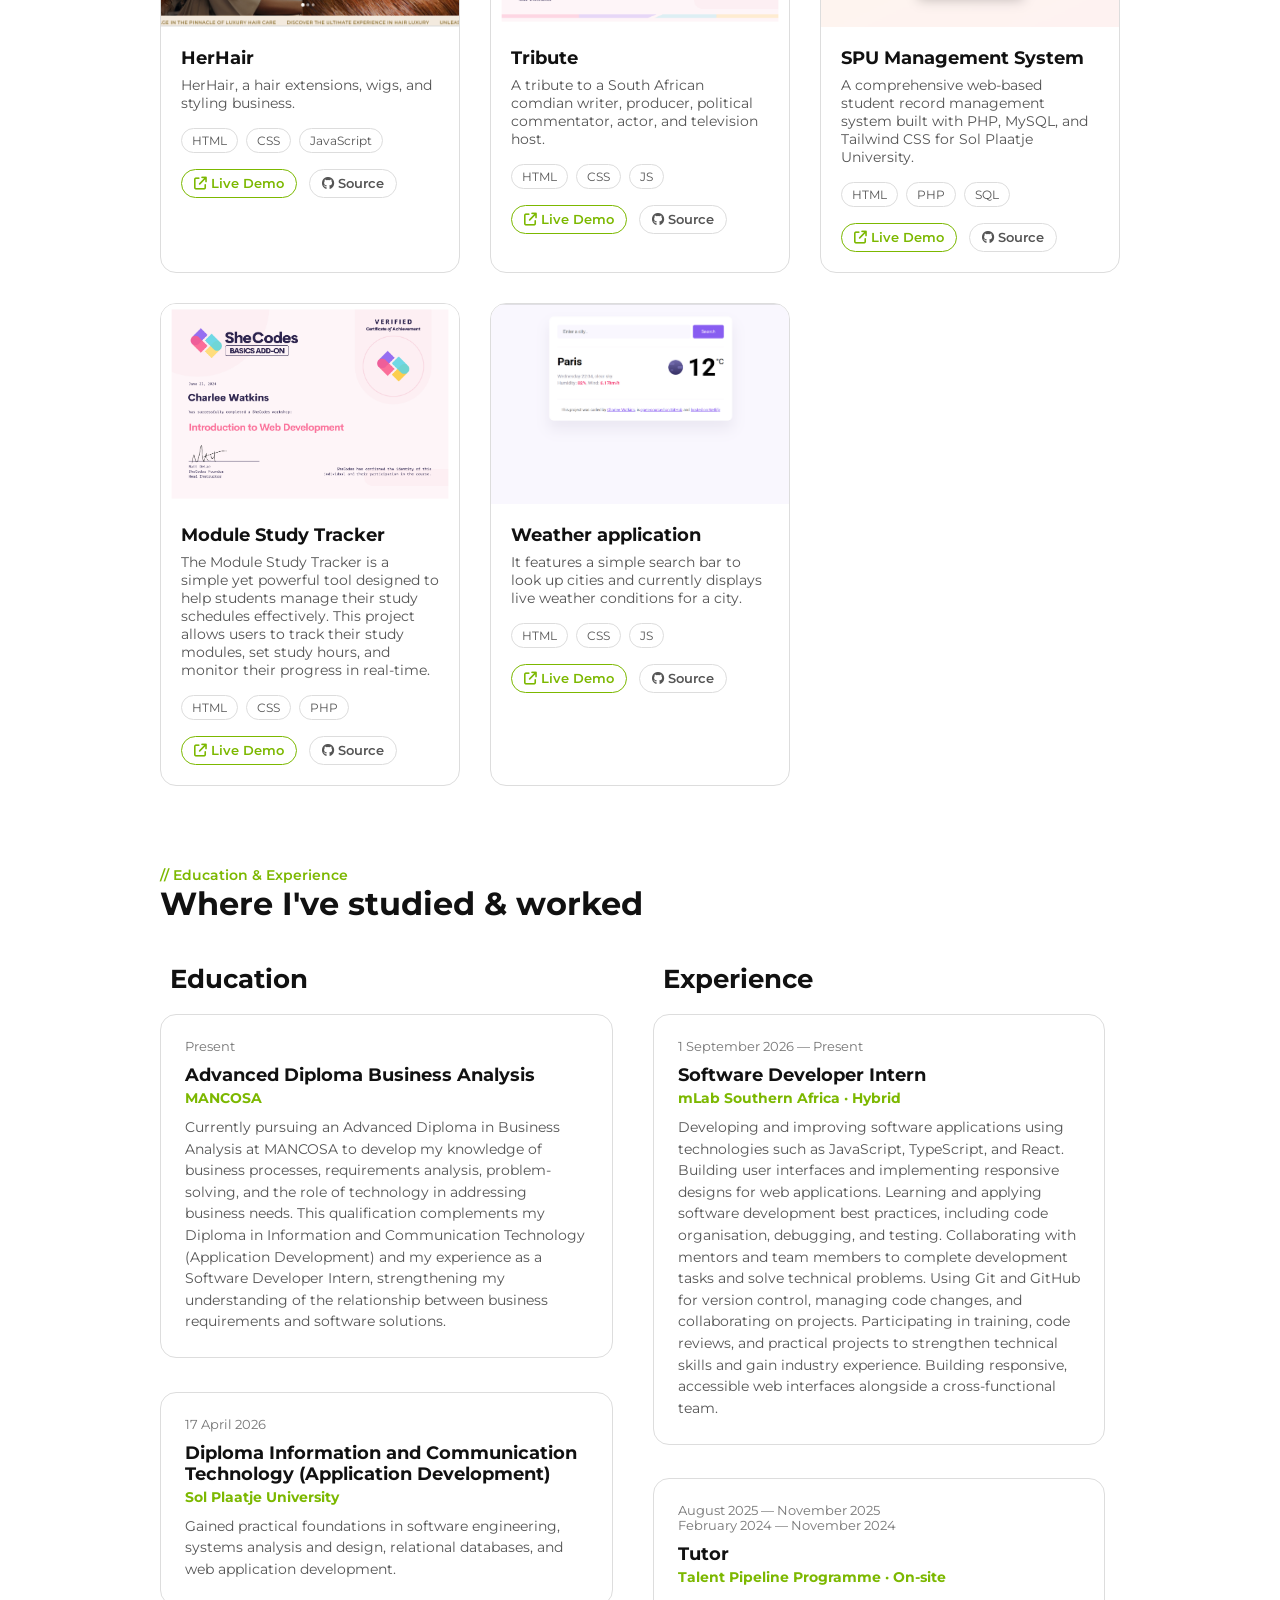
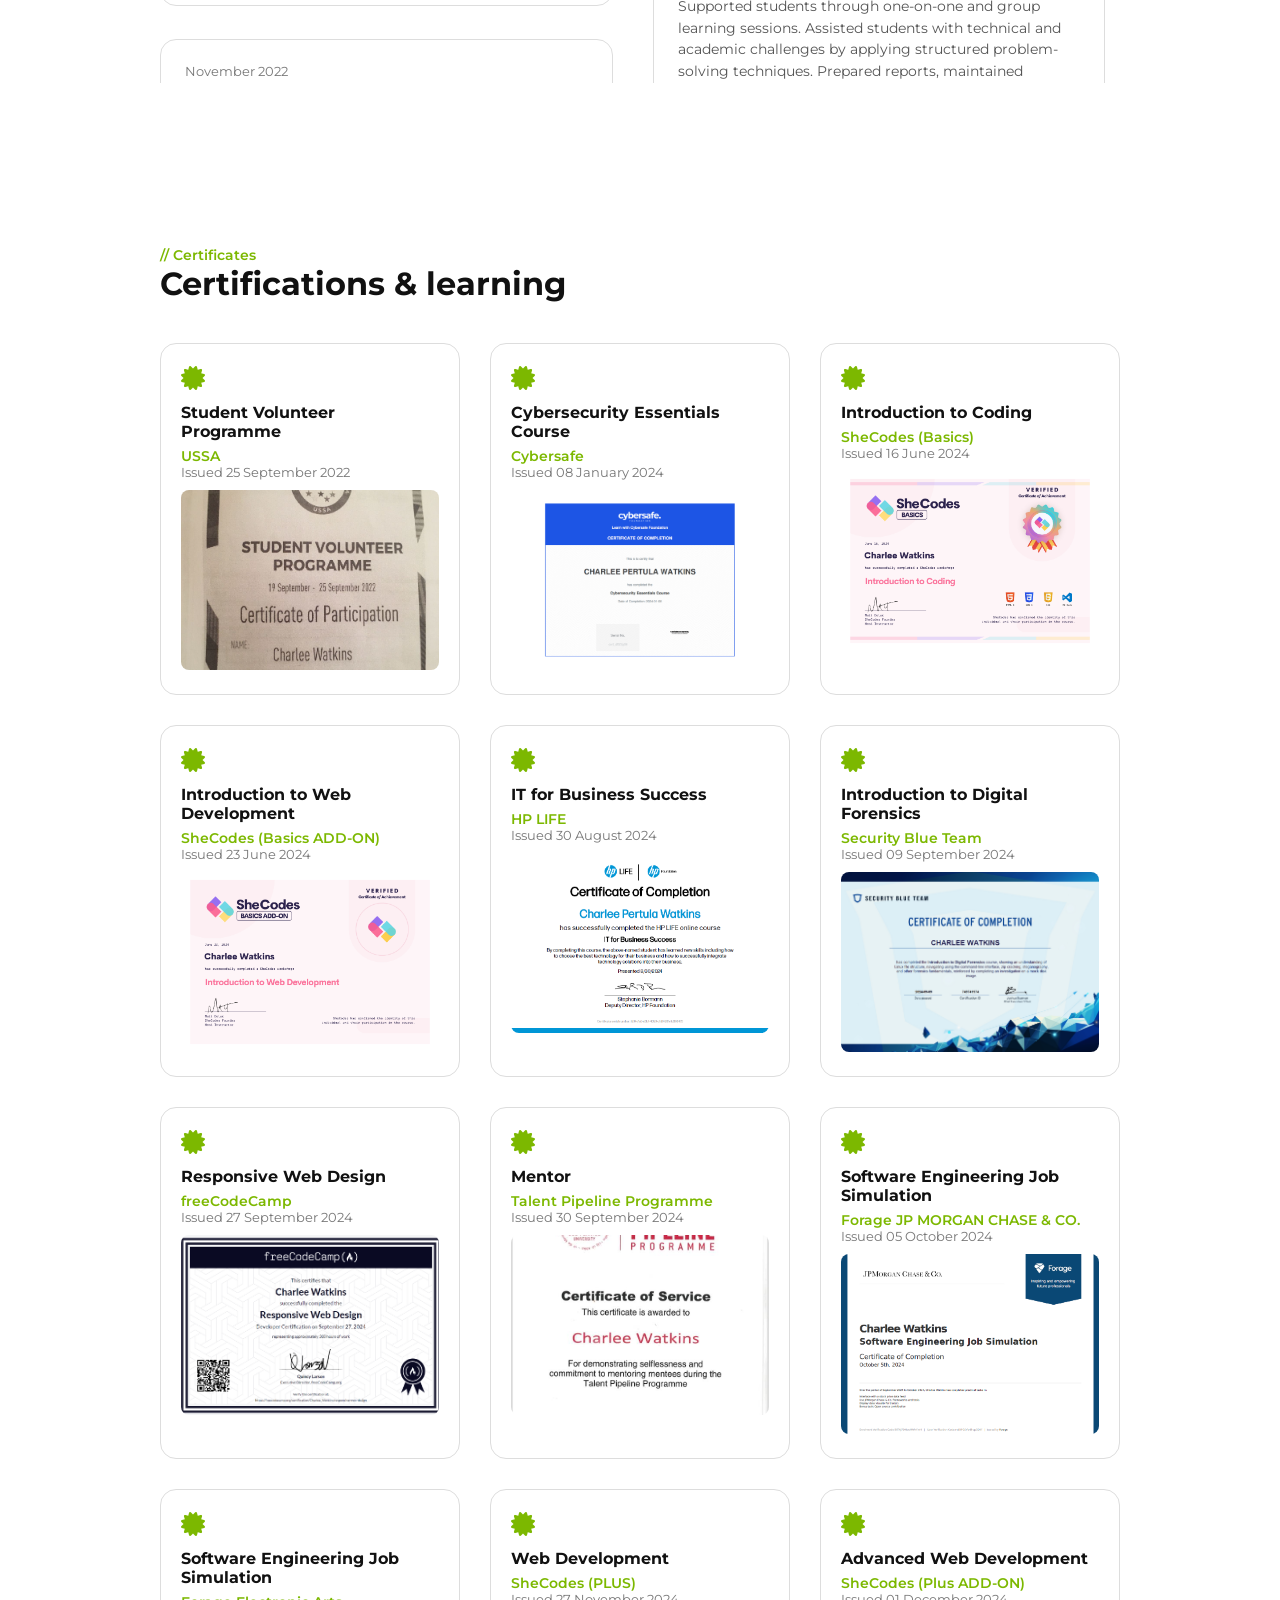
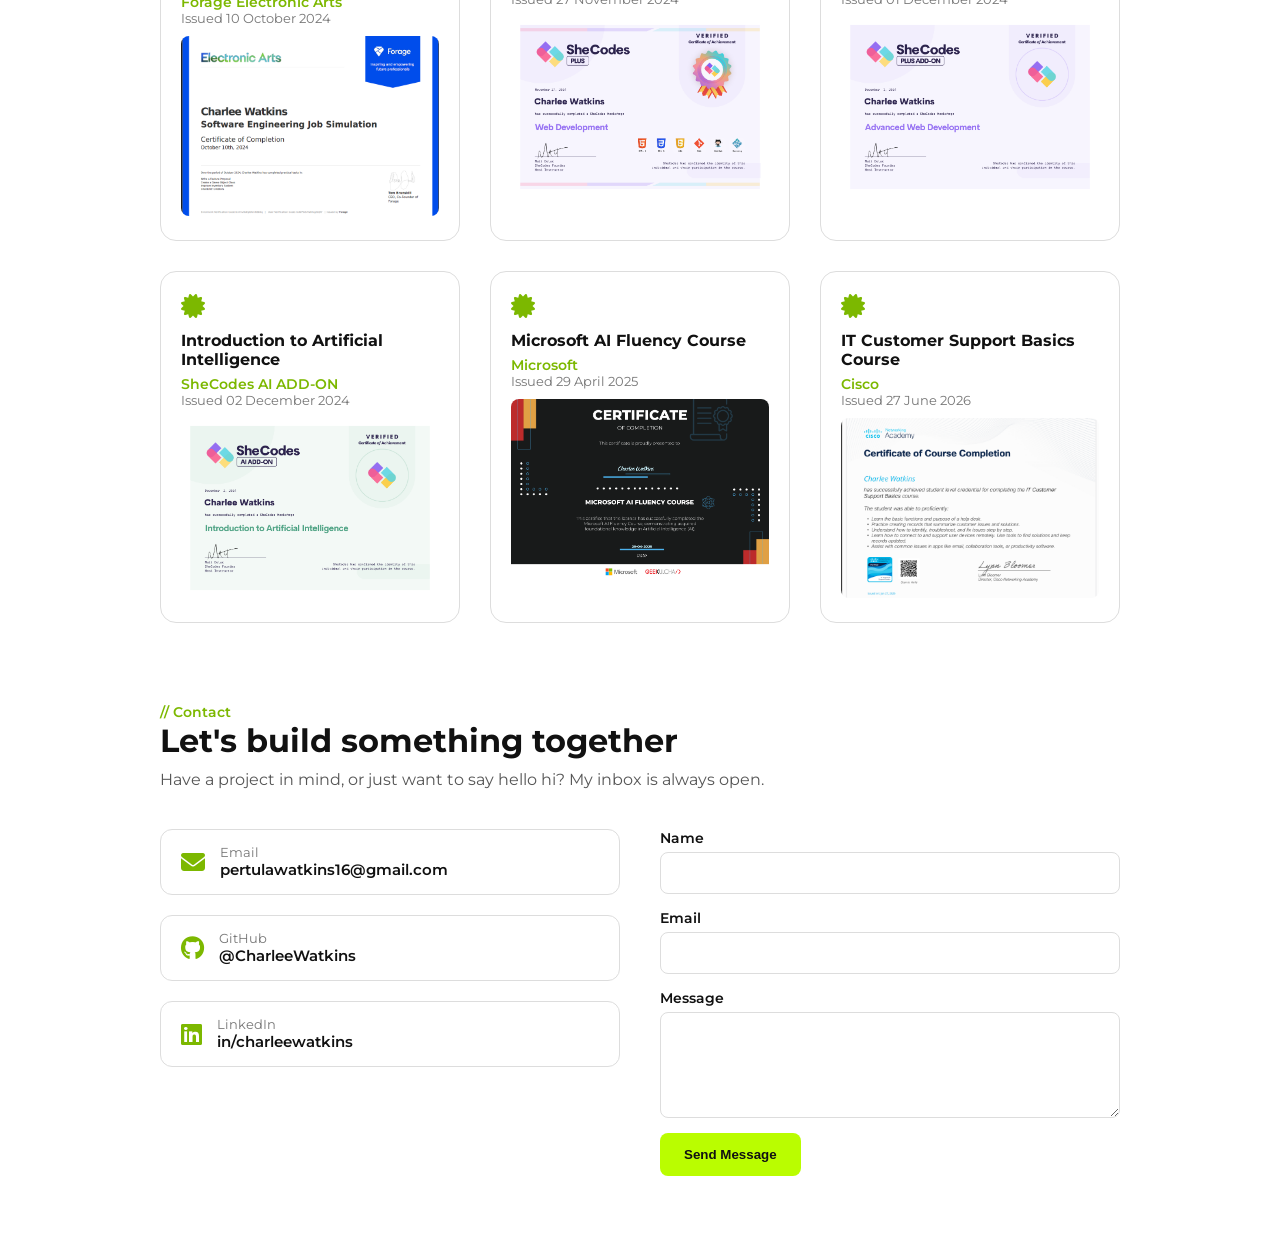
==== commit f58a39fa: "Update" ====
--- a/index.html
+++ b/index.html
@@ -159,6 +159,7 @@
                     href="https://herhair.netlify.app/"
                     class="project-link"
                     aria-label="View live demo"
+                    target="_blank"
                   >
                     <i
                       class="fa-solid fa-arrow-up-right-from-square"
@@ -336,6 +337,7 @@
           </div>
         </div>
       </section>
+      <!-- Education -->
 
       <div class="timelinewrapper" id="experience">
         <div class="section-header">
@@ -841,7 +843,11 @@
               </a>
             </div>
 
-            <form class="contact-form" action="#" method="post">
+            <form
+              class="contact-form"
+              action="https://formspree.io/f/xrpqkvlr"
+              method="POST"
+            >
               <div class="form-group">
                 <label for="contact-name">Name</label>
                 <input type="text" id="contact-name" name="name" required />
--- a/style.css
+++ b/style.css
@@ -19,6 +19,8 @@
   display: flex;
   justify-content: space-between;
   align-items: center;
+  flex-wrap: wrap;
+  gap: 20px;
 }
 
 .logo-container a {
@@ -32,6 +34,8 @@
   display: flex;
   gap: 20px;
   list-style: none;
+  flex-wrap: wrap;
+  justify-content: center;
 }
 
 .nav a {
@@ -52,12 +56,14 @@
   align-items: center;
   justify-content: space-between;
   gap: 40px;
+  flex-wrap: wrap;
 }
 
 .hero_text {
   display: flex;
   flex-direction: column;
   gap: 16px;
+  flex: 1 1 400px;
 }
 
 .title {
@@ -80,6 +86,7 @@
   display: flex;
   gap: 16px;
   margin-top: 8px;
+  flex-wrap: wrap;
 }
 
 .btn_view_projects,
@@ -88,6 +95,7 @@
   border-radius: 8px;
   font-weight: 600;
   text-decoration: none;
+  display: inline-block;
 }
 
 .btn_view_projects {
@@ -109,23 +117,55 @@
 }
 
 .image {
-  width: 420px;
-  height: 500px;
+  width: 100%;
+  max-width: 420px;
+  height: auto;
   object-fit: cover;
   border-radius: 16px;
 }
 
-.projects-grid {
+.section-container {
+  max-width: 1000px;
+  width: 100%;
+  margin: 80px auto;
+  padding: 0 20px;
+}
+
+.section-header {
+  margin-bottom: 20px;
+}
+
+.section-title {
+  font-size: 2rem;
+  color: #111;
+}
+
+.section-subtitle {
+  color: #555;
+  margin-top: 10px;
+}
+
+.skills-grid,
+.projects-grid,
+.certificates-grid {
   display: grid;
-  grid-template-columns: repeat(3, 1fr);
+  grid-template-columns: repeat(auto-fit, minmax(280px, 1fr));
   gap: 30px;
   margin-top: 40px;
 }
 
+.skill-card,
+.project-card,
+.certificate-card,
+.content-box {
+  background: #fff;
+  border: 1px solid #ddd;
+  border-radius: 16px;
+  padding: 20px;
+}
+
 .project-card {
-  background: #fff;
-  border: 1px solid #ddd;
-  border-radius: 16px;
+  padding: 0;
   overflow: hidden;
 }
 
@@ -206,20 +246,6 @@
   background: rgba(124, 184, 0, 0.1);
 }
 
-.certificates-grid {
-  display: grid;
-  grid-template-columns: repeat(3, 1fr);
-  gap: 20px;
-  margin-top: 40px;
-}
-
-.certificate-card {
-  border: 1px solid #ddd;
-  border-radius: 16px;
-  padding: 20px;
-  background: #fff;
-}
-
 .certificate-icon {
   color: #7cb800;
   font-size: 1.5rem;
@@ -251,15 +277,23 @@
 }
 
 .timelinewrapper {
-  width: 1000px;
-  margin: 0 auto;
+  max-width: 1000px;
+  width: 100%;
+  margin: 80px auto;
+  padding: 0 20px;
+  height: 100vh;
 }
 
 .timeline-row {
   display: grid;
-  grid-template-columns: repeat(2, 1fr);
+  grid-template-columns: repeat(auto-fit, minmax(300px, 1fr));
   gap: 40px;
   margin-top: 40px;
+  height: 80%;
+  overflow-y: auto;
+  scroll-behavior: smooth;
+  scrollbar-width: thin;
+  padding-right: 15px;
 }
 
 .timeline-col {
@@ -286,11 +320,8 @@
 }
 
 .content-box {
-  border: 1px solid #ddd;
-  border-radius: 16px;
   padding: 24px;
   margin-bottom: 20px;
-  background: #fff;
 }
 
 .content-box:hover {
@@ -314,46 +345,12 @@
   margin-bottom: 10px;
   display: flex;
   flex-direction: column;
-  flex: 5px;
 }
 
 .content-box p {
   font-size: 0.9rem;
   color: #555;
   line-height: 1.5;
-}
-
-.section-container {
-  width: 1000px;
-  margin: 80px auto;
-}
-
-.section-header {
-  margin-bottom: 20px;
-}
-
-.section-title {
-  font-size: 2rem;
-  color: #111;
-}
-
-.section-subtitle {
-  color: #555;
-  margin-top: 10px;
-}
-
-.skills-grid {
-  display: grid;
-  grid-template-columns: repeat(3, 1fr);
-  gap: 20px;
-  margin-top: 40px;
-}
-
-.skill-card {
-  border: 1px solid #ddd;
-  border-radius: 16px;
-  padding: 20px;
-  background: #fff;
 }
 
 .skill-card h3 {
@@ -390,10 +387,11 @@
   display: flex;
   gap: 40px;
   margin-top: 40px;
+  flex-wrap: wrap;
 }
 
 .contact-info {
-  flex: 1;
+  flex: 1 1 300px;
   display: flex;
   flex-direction: column;
   gap: 20px;
@@ -431,7 +429,7 @@
 }
 
 .contact-form {
-  flex: 1;
+  flex: 1 1 300px;
   display: flex;
   flex-direction: column;
   gap: 15px;
